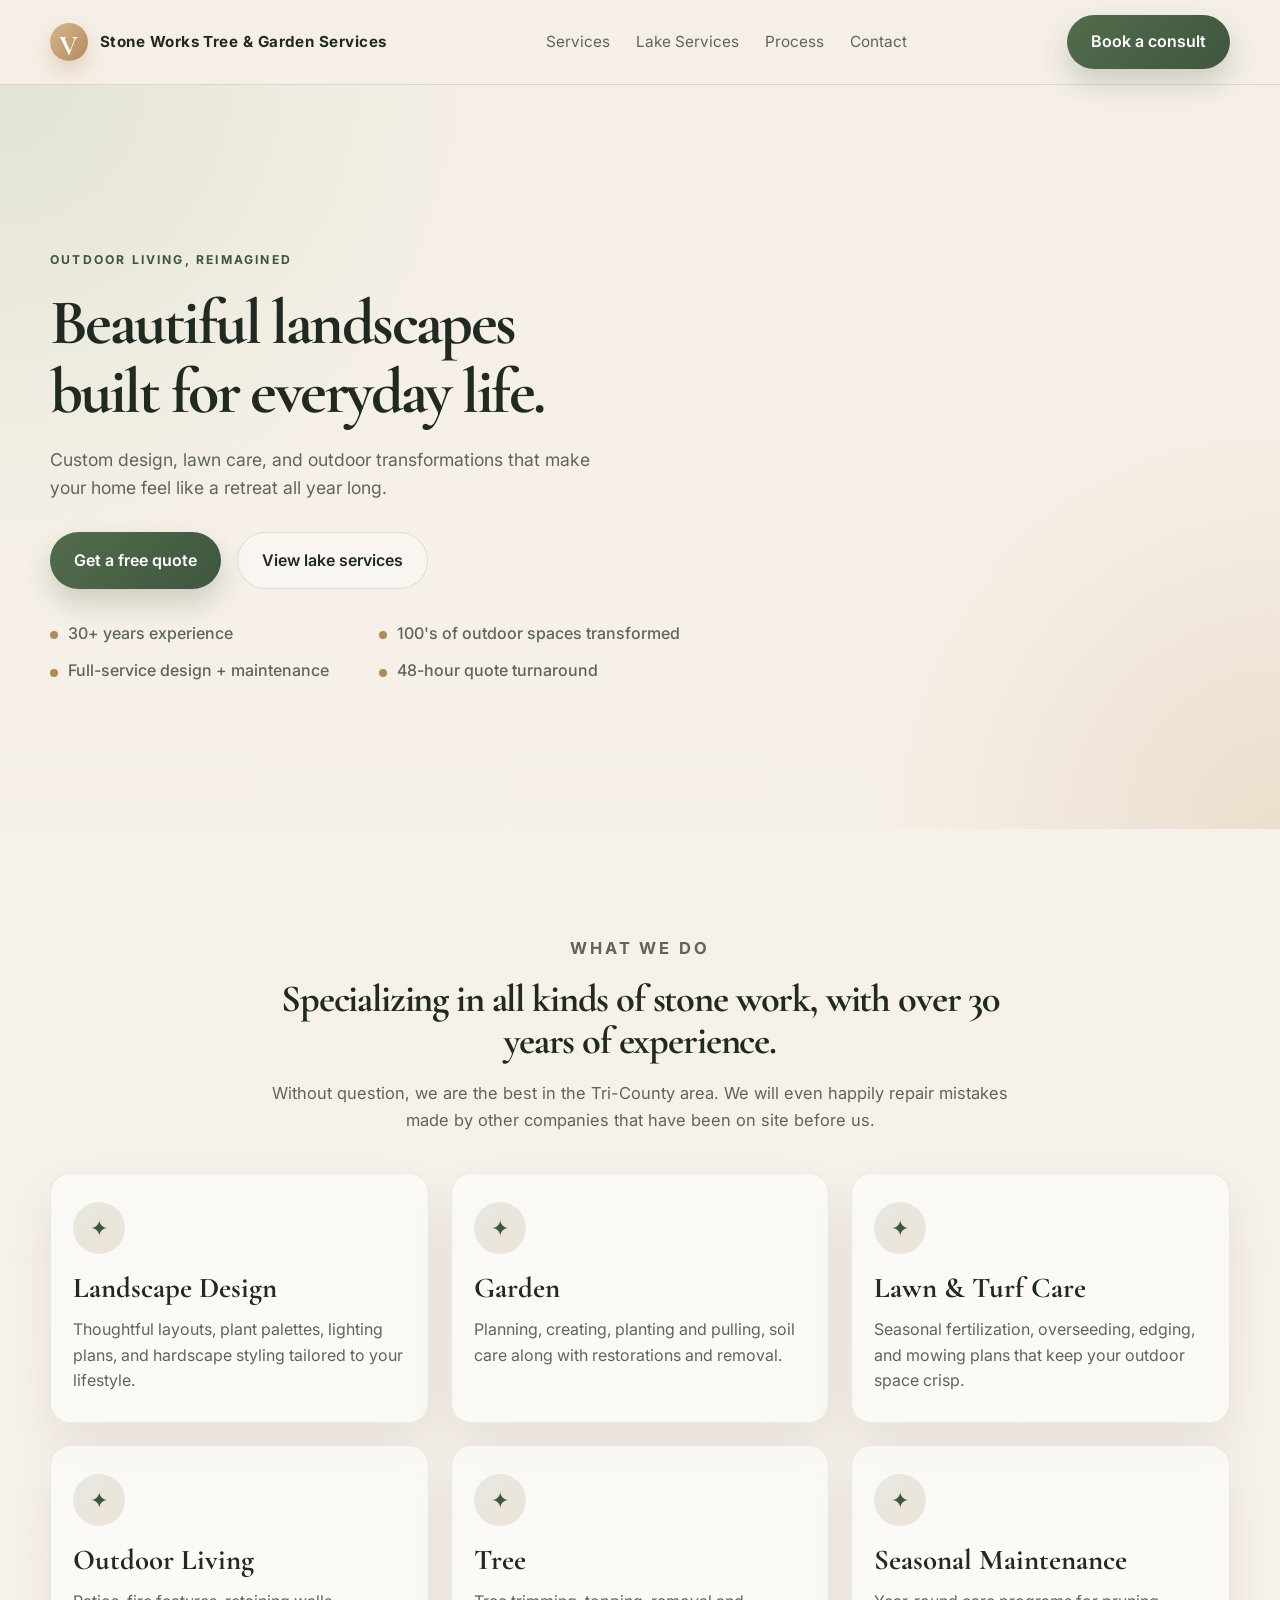
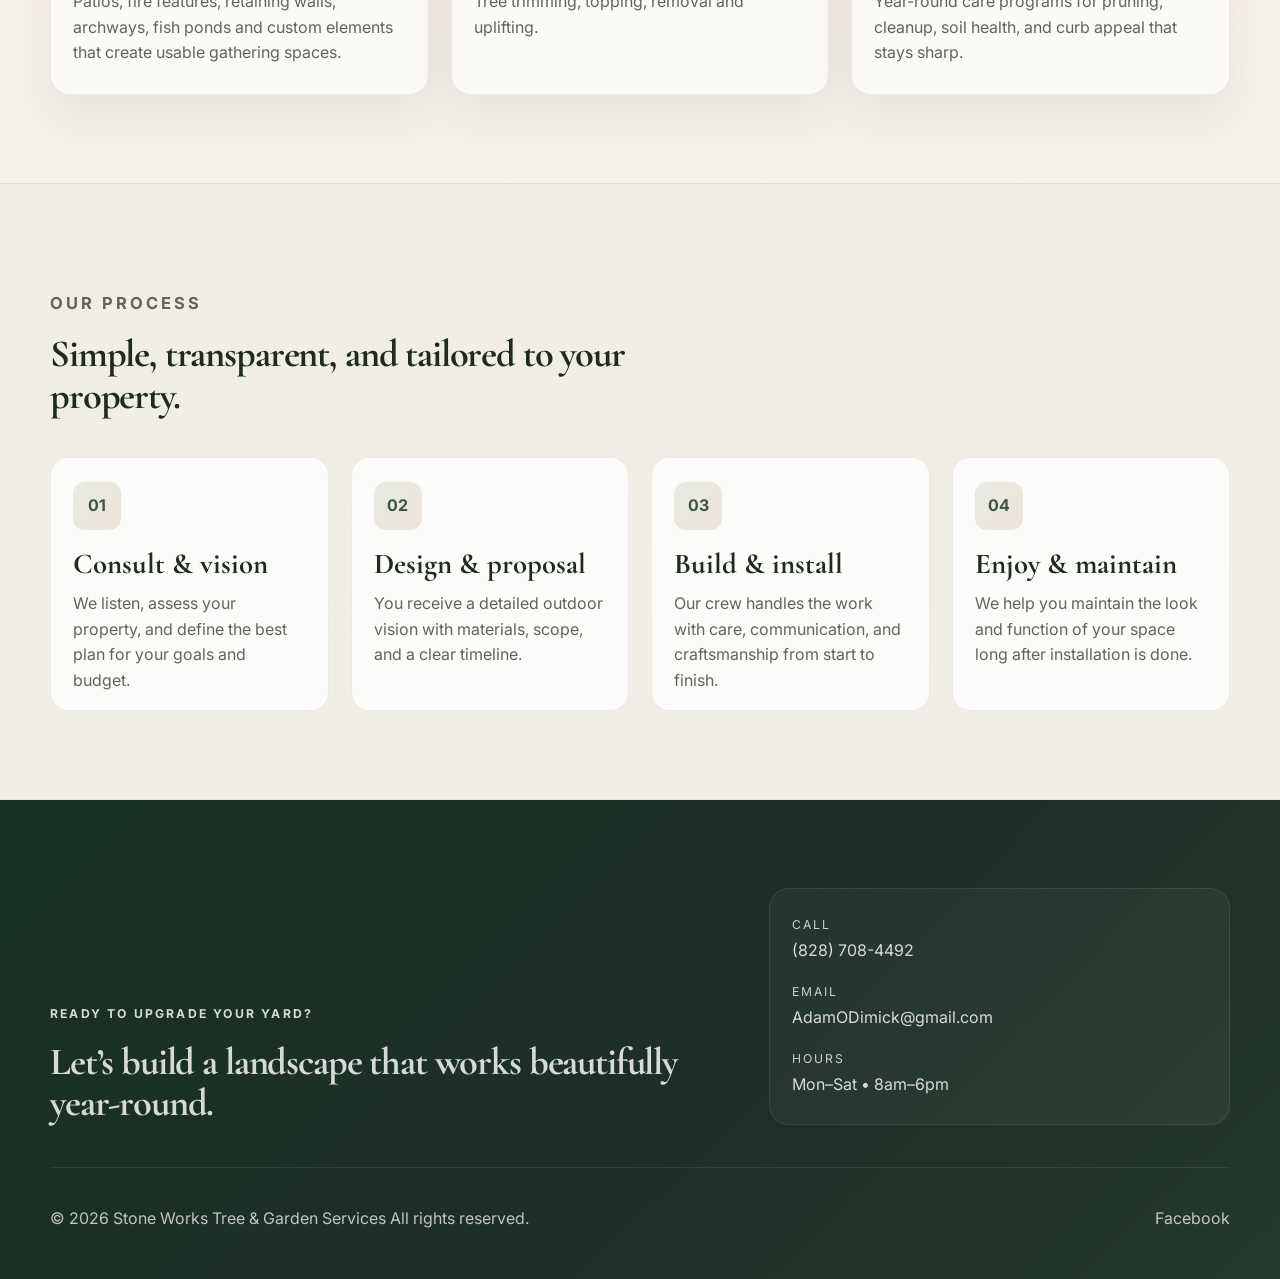
==== index.html @ a073dd52 "Initial public website" ====
<!DOCTYPE html>
<html lang="en">
  <head>
    <meta charset="UTF-8" />
    <meta name="viewport" content="width=device-width, initial-scale=1.0" />
    <title>Stone Works Tree & Garden Services | Landscape Design & Outdoor Living</title>
    <meta
      name="description"
      content="Stone Works Tree & Garden Services designs and maintains beautiful outdoor spaces with landscaping, hardscaping, irrigation, and seasonal care."
    />
    <link rel="preconnect" href="https://fonts.googleapis.com" />
    <link rel="preconnect" href="https://fonts.gstatic.com" crossorigin />
    <link
      href="https://fonts.googleapis.com/css2?family=Cormorant+Garamond:wght@500;600;700&family=Inter:wght@400;500;600;700;800&display=swap"
      rel="stylesheet"
    />
    <link rel="stylesheet" href="styles.css" />
  </head>
  <body>
    <header class="site-header">
      <div class="container nav-wrapper">
        <div class="brand" aria-label="Stonework Tree and Garden">
          <span class="brand-mark">V</span>
          <div>
            <strong>Stone Works Tree & Garden Services</strong>
          </div>
        </div>

        <nav class="main-nav" aria-label="Main navigation">
          <a href="#services">Services</a>
          <a href="lake-services.html">Lake Services</a>
          <a href="#process">Process</a>
          <a href="#contact">Contact</a>
        </nav>

        <a class="button button-primary nav-cta" href="#contact">Book a consult</a>
      </div>
    </header>

    <main>
      <section class="hero">
        <div class="container hero-inner">
          <div class="hero-copy">
            <p class="eyebrow">Outdoor living, reimagined</p>
            <h1>Beautiful landscapes built for everyday life.</h1>
            <p class="lede">
              Custom design, lawn care, and outdoor transformations that make your home feel
              like a retreat all year long.
            </p>
            <div class="hero-actions">
              <a class="button button-primary" href="#contact">Get a free quote</a>
              <a class="button button-secondary" href="lake-services.html">View lake services</a>
            </div>
            <ul class="trust-list" aria-label="Business highlights">
              <li>30+ years experience</li>
              <li>100's of outdoor spaces transformed</li>
              <li>Full-service design + maintenance</li>
              <li>48-hour quote turnaround</li>
            </ul>
          </div>
        </div>
      </section>

      <section id="services" class="section">
        <div class="container">
          <div class="section-heading service-intro">
            <p class="eyebrow">What we do</p>
            <h2>Specializing in all kinds of stone work, with over 30 years of experience.</h2>
            <p>
              Without question, we are the best in the Tri-County area. We will even happily repair
              mistakes made by other companies that have been on site before us.
            </p>
          </div>

          <div class="service-grid">
            <article class="service-card">
              <div class="icon">✦</div>
              <h3>Landscape Design</h3>
              <p>Thoughtful layouts, plant palettes, lighting plans, and hardscape styling tailored to your lifestyle.</p>
            </article>
            <article class="service-card">
              <div class="icon">✦</div>
              <h3>Garden</h3>
              <p>Planning, creating, planting and pulling, soil care along with restorations and removal.</p>
            </article>
            <article class="service-card">
              <div class="icon">✦</div>
              <h3>Lawn & Turf Care</h3>
              <p>Seasonal fertilization, overseeding, edging, and mowing plans that keep your outdoor space crisp.</p>
            </article>
            <article class="service-card">
              <div class="icon">✦</div>
              <h3>Outdoor Living</h3>
              <p>Patios, fire features, retaining walls, archways, fish ponds and custom elements that create usable gathering spaces.</p>
            </article>
            <article class="service-card">
              <div class="icon">✦</div>
              <h3>Tree</h3>
              <p>Tree trimming, topping, removal and uplifting.</p>
            </article>
            <article class="service-card">
              <div class="icon">✦</div>
              <h3>Seasonal Maintenance</h3>
              <p>Year-round care programs for pruning, cleanup, soil health, and curb appeal that stays sharp.</p>
            </article>
          </div>
        </div>
      </section>

      <section id="process" class="section muted-section">
        <div class="container">
          <div class="section-heading narrow">
            <p class="eyebrow">Our process</p>
            <h2>Simple, transparent, and tailored to your property.</h2>
          </div>

          <div class="process-grid">
            <div class="process-step">
              <span>01</span>
              <h3>Consult & vision</h3>
              <p>We listen, assess your property, and define the best plan for your goals and budget.</p>
            </div>
            <div class="process-step">
              <span>02</span>
              <h3>Design & proposal</h3>
              <p>You receive a detailed outdoor vision with materials, scope, and a clear timeline.</p>
            </div>
            <div class="process-step">
              <span>03</span>
              <h3>Build & install</h3>
              <p>Our crew handles the work with care, communication, and craftsmanship from start to finish.</p>
            </div>
            <div class="process-step">
              <span>04</span>
              <h3>Enjoy & maintain</h3>
              <p>We help you maintain the look and function of your space long after installation is done.</p>
            </div>
          </div>
        </div>
      </section>
    </main>

    <footer id="contact" class="site-footer">
      <div class="container footer-inner">
        <div class="footer-copy">
          <p class="eyebrow light">Ready to upgrade your yard?</p>
          <h2>Let’s build a landscape that works beautifully year-round.</h2>
        </div>

        <div class="contact-panel">
          <div class="contact-item">
            <label>Call</label>
            <a href="tel:+18287084492">(828) 708-4492</a>
          </div>
          <div class="contact-item">
            <label>Email</label>
            <a href="mailto:AdamODimick@gmail.com">AdamODimick@gmail.com</a>
          </div>
          <div class="contact-item">
            <label>Hours</label>
            <span>Mon–Sat • 8am–6pm</span>
          </div>
        </div>
      </div>

      <div class="container bottom-bar">
        <p>© <span id="year"></span> Stone Works Tree & Garden Services All rights reserved.</p>
        <div class="socials" aria-label="Social links">
          <a href="https://www.facebook.com/profile.php?id=61594571867973" target="_blank" rel="noopener noreferrer">Facebook</a>
        </div>
      </div>
    </footer>

    <script src="script.js"></script>
  </body>
</html>
---- styles.css ----
:root {
  --bg: #f5efe7;
  --panel: rgba(255, 255, 255, 0.7);
  --card: #fffdf9;
  --ink: #1f2b22;
  --muted: #5f655e;
  --line: rgba(31, 43, 34, 0.12);
  --sage: #546c4d;
  --sage-deep: #3d563d;
  --stone: #d3b790;
  --stone-deep: #b58957;
  --shadow: 0 22px 50px rgba(36, 30, 18, 0.08);
}

* {
  box-sizing: border-box;
}

html {
  scroll-behavior: smooth;
}

body {
  margin: 0;
  font-family: 'Inter', sans-serif;
  background: linear-gradient(180deg, #f5efe7 0%, #f8f4ee 100%);
  color: var(--ink);
  line-height: 1.6;
}

a {
  color: inherit;
  text-decoration: none;
}

img {
  max-width: 100%;
  display: block;
}

.container {
  width: min(1180px, calc(100% - 32px));
  margin: 0 auto;
}

.site-header {
  position: sticky;
  top: 0;
  z-index: 20;
  background: rgba(245, 239, 231, 0.84);
  backdrop-filter: blur(12px);
  border-bottom: 1px solid var(--line);
}

.nav-wrapper {
  display: flex;
  align-items: center;
  justify-content: space-between;
  gap: 24px;
  min-height: 84px;
}

.brand {
  display: flex;
  align-items: center;
  gap: 12px;
  font-size: 0.95rem;
  letter-spacing: 0.03em;
}

.brand-mark {
  display: grid;
  place-items: center;
  width: 38px;
  height: 38px;
  border-radius: 50%;
  background: linear-gradient(135deg, var(--stone), var(--stone-deep));
  color: #fff;
  font-family: 'Cormorant Garamond', serif;
  font-size: 1.8rem;
  font-weight: 700;
  box-shadow: 0 10px 20px rgba(181, 137, 87, 0.3);
}

.main-nav {
  display: flex;
  align-items: center;
  gap: 26px;
  font-size: 0.96rem;
  color: var(--muted);
}

.main-nav a {
  transition: color 0.2s ease;
}

.main-nav a:hover,
.main-nav a:focus-visible {
  color: var(--sage-deep);
}

.button {
  display: inline-flex;
  align-items: center;
  justify-content: center;
  border-radius: 999px;
  padding: 0.9rem 1.5rem;
  font-weight: 600;
  transition: transform 0.2s ease, box-shadow 0.2s ease, background 0.2s ease;
}

.button:hover,
.button:focus-visible {
  transform: translateY(-1px);
}

.button-primary {
  background: linear-gradient(135deg, var(--sage), var(--sage-deep));
  color: #fff;
  box-shadow: 0 14px 28px rgba(61, 86, 61, 0.22);
}

.button-secondary {
  border: 1px solid rgba(31, 43, 34, 0.12);
  background: rgba(255, 255, 255, 0.38);
  color: var(--ink);
}

.hero {
  position: relative;
  overflow: hidden;
  padding: 72px 0 52px;
}

.hero::before {
  content: "";
  position: absolute;
  inset: 0;
  background:
    radial-gradient(circle at top left, rgba(161, 188, 141, 0.22), transparent 32%),
    radial-gradient(circle at bottom right, rgba(212, 183, 144, 0.32), transparent 28%);
}

.hero-inner {
  position: relative;
  display: grid;
  grid-template-columns: 1.1fr 0.9fr;
  align-items: center;
  min-height: 620px;
}

.hero-copy {
  max-width: 640px;
}

.eyebrow {
  margin: 0 0 18px;
  font-size: 0.76rem;
  font-weight: 700;
  letter-spacing: 0.18em;
  text-transform: uppercase;
  color: var(--sage-deep);
}

.eyebrow.light {
  color: rgba(255, 255, 255, 0.76);
}

h1,
h2,
h3 {
  margin: 0;
  line-height: 1.08;
  font-family: 'Cormorant Garamond', serif;
  color: var(--ink);
}

h1 {
  font-size: clamp(3.4rem, 5vw, 6rem);
  letter-spacing: -0.04em;
  max-width: 560px;
}

h2 {
  font-size: clamp(2.2rem, 3vw, 3.4rem);
  letter-spacing: -0.03em;
}

h3 {
  font-size: clamp(1.8rem, 2vw, 2.5rem);
}

.lede {
  max-width: 580px;
  font-size: 1.1rem;
  margin: 20px 0 0;
  color: var(--muted);
}

.hero-actions {
  display: flex;
  flex-wrap: wrap;
  gap: 16px;
  margin-top: 30px;
}

.trust-list {
  list-style: none;
  display: grid;
  grid-template-columns: repeat(2, minmax(180px, 1fr));
  gap: 12px 18px;
  padding: 0;
  margin: 32px 0 0;
  color: var(--muted);
  font-weight: 500;
}

.trust-list li {
  position: relative;
  padding-left: 18px;
}

.trust-list li::before {
  content: "";
  position: absolute;
  left: 0;
  top: 0.68em;
  width: 8px;
  height: 8px;
  border-radius: 50%;
  background: var(--stone-deep);
}

.section {
  padding: 88px 0;
}

.section-heading {
  max-width: 760px;
  margin-bottom: 40px;
}

.section-heading p {
  color: var(--muted);
  font-size: 1.03rem;
  margin-top: 18px;
}

.service-intro {
  text-align: center;
  margin-inline: auto;
}

.service-grid {
  display: grid;
  grid-template-columns: repeat(3, minmax(0, 1fr));
  gap: 22px;
}

.service-card {
  background: rgba(255, 255, 255, 0.58);
  border: 1px solid rgba(31, 43, 34, 0.08);
  border-radius: 20px;
  padding: 28px 22px;
  box-shadow: var(--shadow);
}

.icon {
  display: inline-grid;
  place-items: center;
  width: 52px;
  height: 52px;
  border-radius: 50%;
  background: linear-gradient(135deg, rgba(84, 108, 77, 0.12), rgba(181, 137, 87, 0.2));
  color: var(--sage-deep);
  font-size: 1.4rem;
  margin-bottom: 18px;
}

.service-card p {
  margin: 14px 0 0;
  color: var(--muted);
}

.muted-section {
  background: rgba(84, 108, 77, 0.04);
  border-top: 1px solid rgba(31, 43, 34, 0.06);
  border-bottom: 1px solid rgba(31, 43, 34, 0.06);
}

.narrow {
  max-width: 620px;
}

.process-grid {
  display: grid;
  grid-template-columns: repeat(4, minmax(0, 1fr));
  gap: 22px;
}

.process-step {
  background: rgba(255, 255, 255, 0.75);
  border: 1px solid rgba(31, 43, 34, 0.08);
  border-radius: 18px;
  padding: 24px 22px 16px;
}

.process-step span {
  display: inline-flex;
  width: 48px;
  height: 48px;
  align-items: center;
  justify-content: center;
  border-radius: 12px;
  background: linear-gradient(135deg, rgba(84, 108, 77, 0.12), rgba(181, 137, 87, 0.2));
  color: var(--sage-deep);
  font-weight: 700;
  margin-bottom: 18px;
}

.process-step p {
  margin: 12px 0 0;
  color: var(--muted);
}

.site-footer {
  background: linear-gradient(135deg, #173124, #1d2f27 60%, #243a2d 100%);
  color: rgba(255, 255, 255, 0.82);
  padding-top: 88px;
}

.footer-inner {
  display: grid;
  grid-template-columns: 1.2fr 0.8fr;
  gap: 28px;
  align-items: end;
}

.site-footer h2,
.site-footer .eyebrow,
.site-footer label,
.site-footer a,
.site-footer span,
.site-footer p {
  color: inherit;
}

.contact-panel {
  display: grid;
  gap: 18px;
  background: rgba(255, 255, 255, 0.04);
  border: 1px solid rgba(255, 255, 255, 0.08);
  border-radius: 20px;
  padding: 26px 22px;
}

.contact-item {
  display: grid;
  gap: 4px;
}

.contact-item label {
  font-size: 0.76rem;
  letter-spacing: 0.16em;
  text-transform: uppercase;
  color: rgba(255, 255, 255, 0.76);
}

.bottom-bar {
  display: flex;
  align-items: center;
  justify-content: space-between;
  gap: 20px;
  padding: 22px 0 32px;
  margin-top: 42px;
  border-top: 1px solid rgba(255, 255, 255, 0.08);
  color: rgba(255, 255, 255, 0.72);
}

.socials {
  display: flex;
  gap: 14px;
}

.page-shell {
  padding: 72px 0 48px;
}

.page-intro {
  margin-bottom: 32px;
}

.page-grid {
  display: grid;
  grid-template-columns: repeat(3, minmax(0, 1fr));
  gap: 24px;
}

.info-card {
  background: rgba(255, 255, 255, 0.68);
  border: 1px solid rgba(31, 43, 34, 0.08);
  border-radius: 20px;
  padding: 26px 24px;
  box-shadow: var(--shadow);
}

.info-card p {
  margin: 12px 0 0;
  color: var(--muted);
}

@media (max-width: 900px) {
  .hero-inner,
  .footer-inner,
  .service-grid,
  .process-grid,
  .page-grid {
    grid-template-columns: 1fr 1fr;
  }

  .hero-inner {
    min-height: auto;
    padding-top: 24px;
  }

  .main-nav {
    display: none;
  }
}

@media (max-width: 640px) {
  .hero,
  .section,
  .site-footer {
    padding-top: 64px;
  }

  .hero-inner,
  .footer-inner,
  .service-grid,
  .process-grid,
  .page-grid,
  .trust-list {
    grid-template-columns: 1fr;
  }

  .nav-wrapper {
    flex-wrap: wrap;
    justify-content: center;
    padding: 16px 0;
  }

  .brand {
    width: 100%;
    justify-content: center;
  }

  .button {
    width: 100%;
  }

  .hero-actions {
    flex-direction: column;
  }

  .bottom-bar {
    flex-direction: column;
    text-align: center;
  }
}
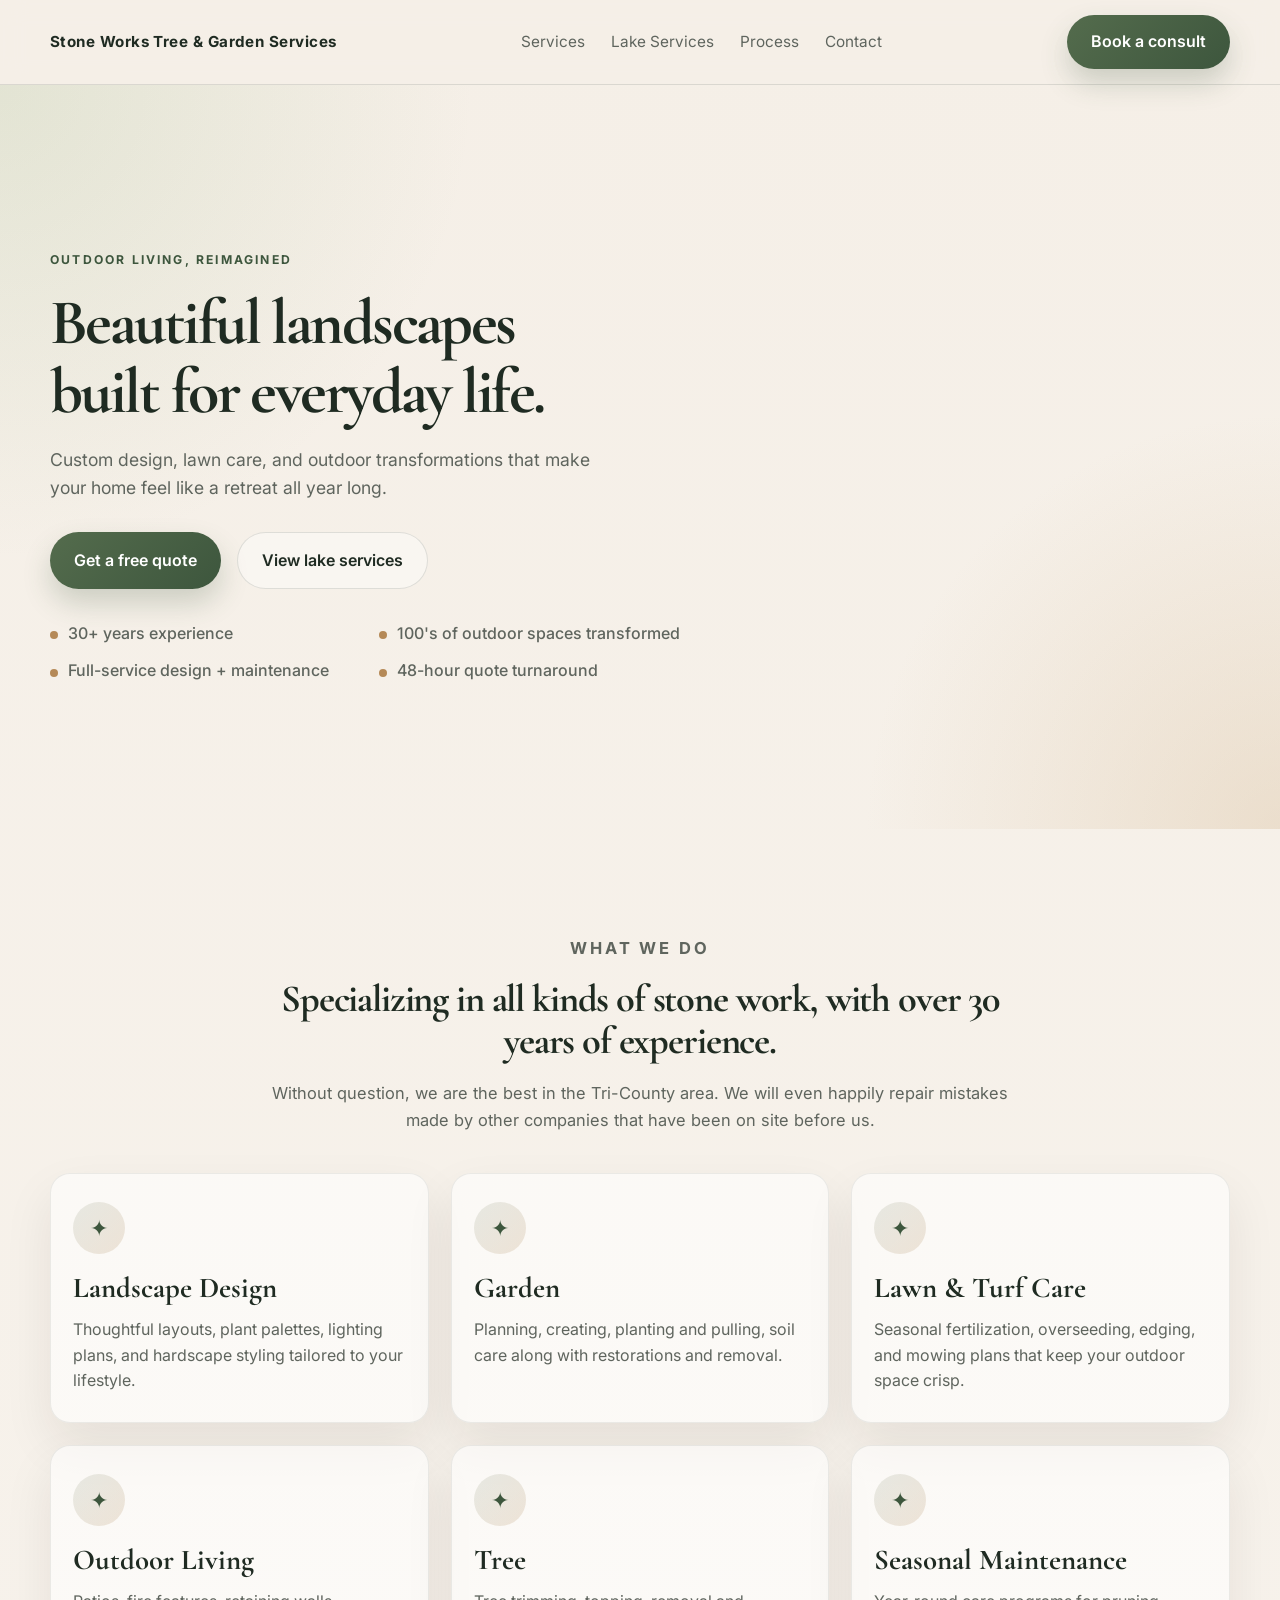
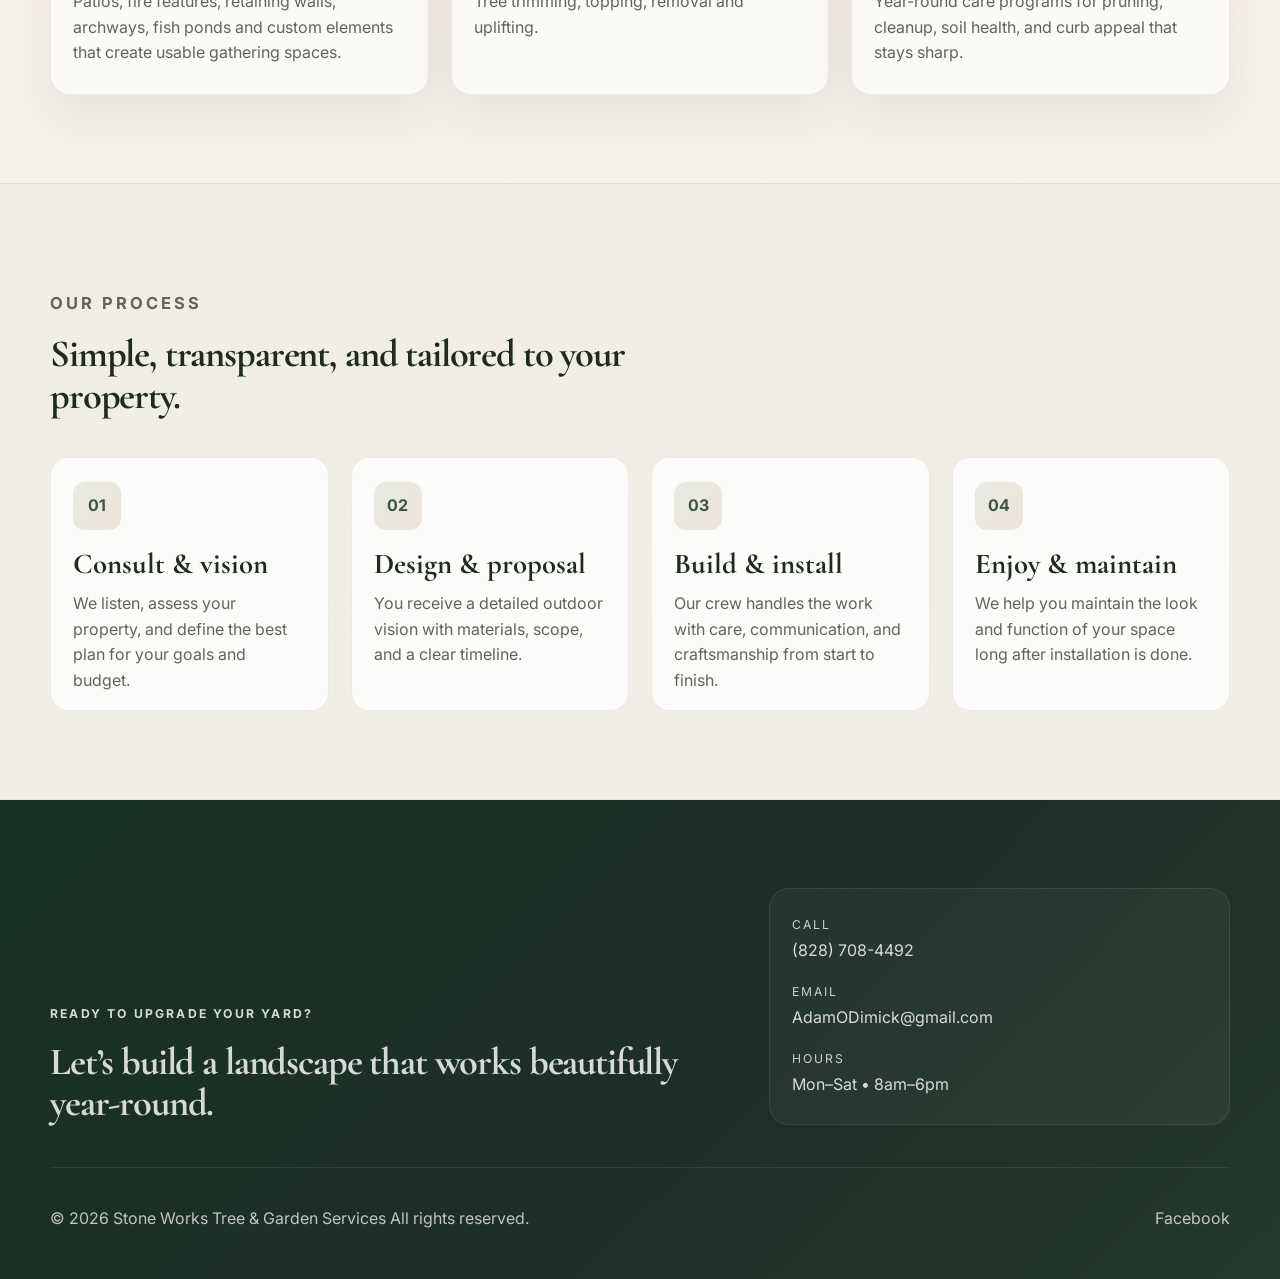
==== commit b88ac3cb: "Remove header V mark" ====
--- a/index.html
+++ b/index.html
@@ -20,7 +20,6 @@
     <header class="site-header">
       <div class="container nav-wrapper">
         <div class="brand" aria-label="Stonework Tree and Garden">
-          <span class="brand-mark">V</span>
           <div>
             <strong>Stone Works Tree & Garden Services</strong>
           </div>
